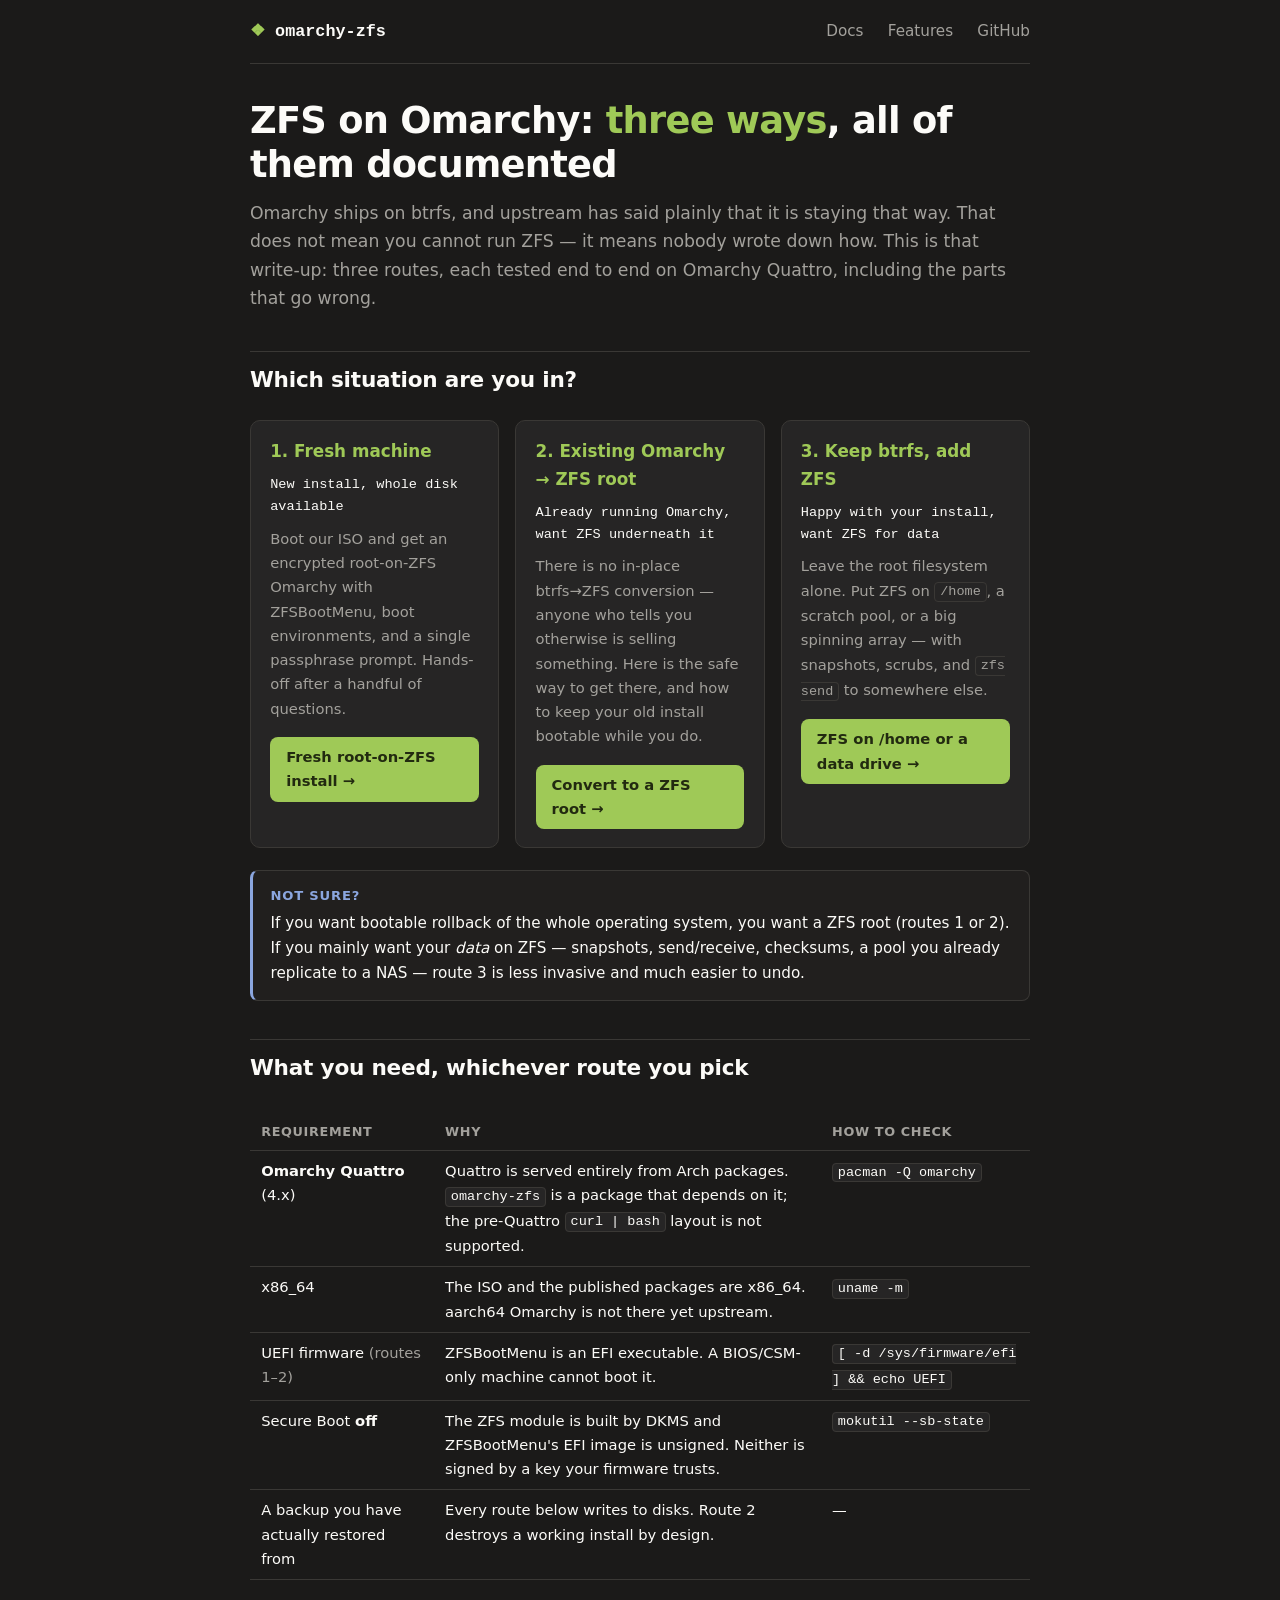
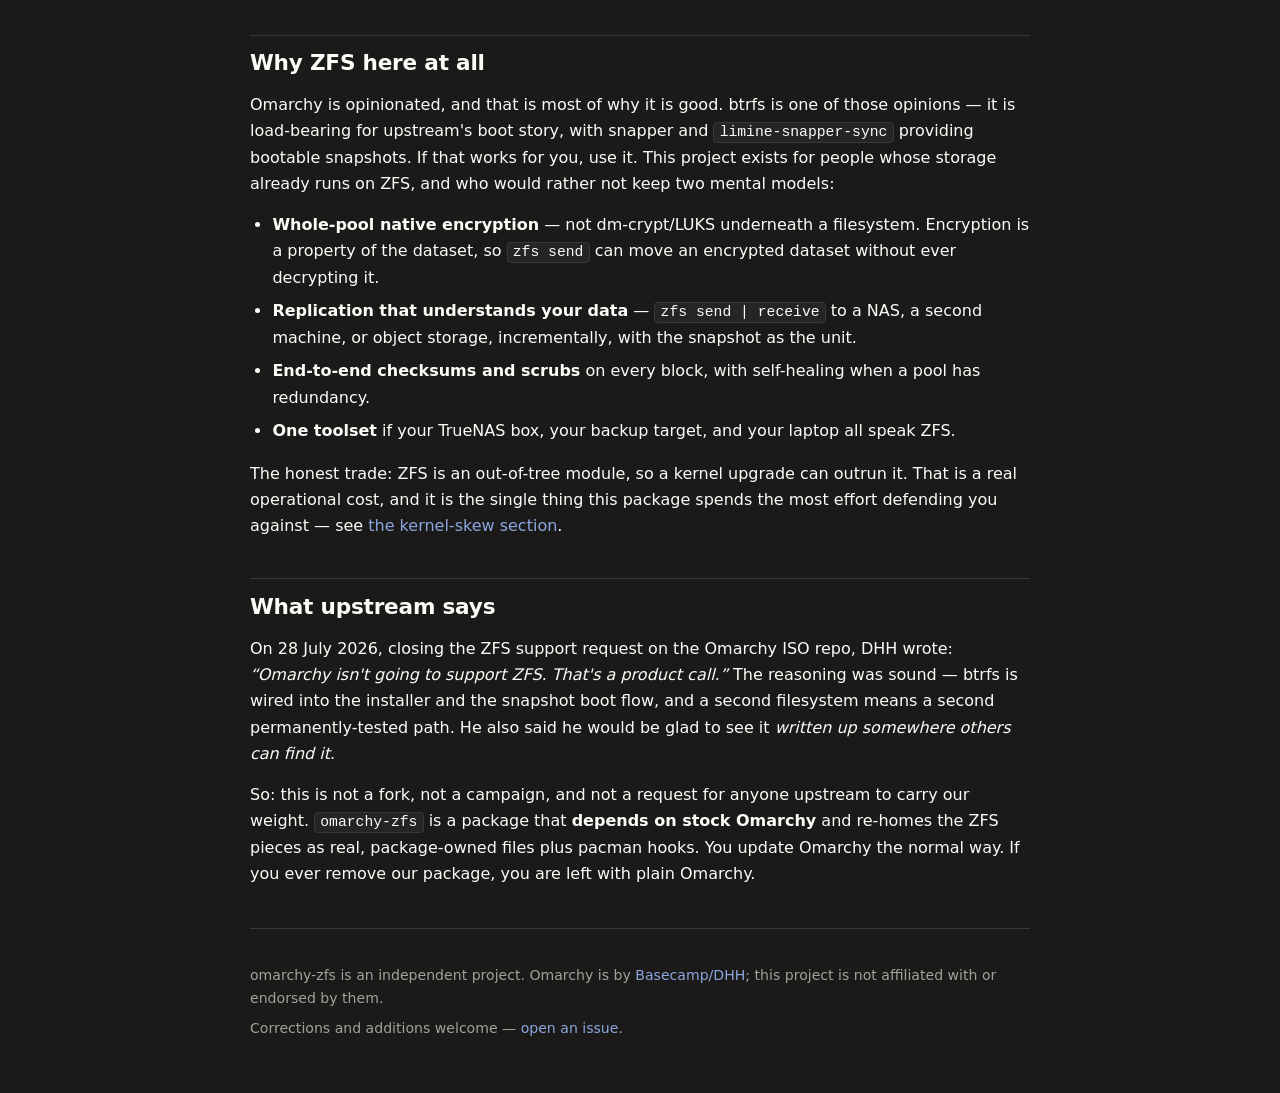
==== docs/index.html @ 56502ed2 "Add the ZFS-on-Omarchy documentation upstream asked for DHH declined ZFS support and said he would b" ====
<!doctype html>
<html lang="en">
<head>
<meta charset="utf-8">
<meta name="viewport" content="width=device-width,initial-scale=1">
<title>ZFS on Omarchy — the three ways to do it | omarchy-zfs docs</title>
<meta name="description" content="Complete, tested documentation for running ZFS on Omarchy Quattro: a fresh root-on-ZFS install, converting an existing Omarchy install to a ZFS root, or keeping btrfs and putting ZFS on /home or a data drive.">
<link rel="canonical" href="https://omarchy-zfs.com/docs/">
<meta property="og:type" content="article">
<meta property="og:url" content="https://omarchy-zfs.com/docs/">
<meta property="og:title" content="ZFS on Omarchy — the three ways to do it">
<meta property="og:description" content="Tested, end-to-end documentation for root-on-ZFS, converting an existing install, and ZFS on /home with a btrfs root.">
<link rel="icon" href="data:image/svg+xml,<svg xmlns='http://www.w3.org/2000/svg' viewBox='0 0 100 100'><text y='.9em' font-size='90'>🌲</text></svg>">
<link rel="stylesheet" href="/docs/docs.css">
<script type="application/ld+json">
{
  "@context":"https://schema.org",
  "@type":"TechArticle",
  "headline":"ZFS on Omarchy — the three ways to do it",
  "description":"Documentation for running ZFS on Omarchy Quattro: fresh root-on-ZFS install, converting an existing install to a ZFS root, or ZFS on /home alongside a btrfs root.",
  "url":"https://omarchy-zfs.com/docs/",
  "author":{"@type":"Person","name":"Pete Jackson"},
  "about":["ZFS","Omarchy","Arch Linux","ZFSBootMenu","btrfs"],
  "isPartOf":{"@type":"WebSite","name":"omarchy-zfs","url":"https://omarchy-zfs.com/"}
}
</script>
</head>
<body>
<div class="wrap">
<header class="site">
  <div class="brand"><span>❖</span> <a href="/">omarchy-zfs</a></div>
  <nav>
    <a href="/docs/">Docs</a>
    <a href="/#features">Features</a>
    <a href="https://github.com/peteonrails/omarchy-zfs">GitHub</a>
  </nav>
</header>

<main>
<h1>ZFS on Omarchy: <em>three ways</em>, all of them documented</h1>
<p class="lede">Omarchy ships on btrfs, and upstream has said plainly that it is
staying that way. That does not mean you cannot run ZFS — it means nobody wrote
down how. This is that write-up: three routes, each tested end to end on Omarchy
Quattro, including the parts that go wrong.</p>

<h2>Which situation are you in?</h2>
<div class="cards">
  <div class="card">
    <h3>1. Fresh machine</h3>
    <p class="who">New install, whole disk available</p>
    <p>Boot our ISO and get an encrypted root-on-ZFS Omarchy with ZFSBootMenu,
    boot environments, and a single passphrase prompt. Hands-off after a handful
    of questions.</p>
    <a class="btn" href="/docs/fresh-install">Fresh root-on-ZFS install →</a>
  </div>
  <div class="card">
    <h3>2. Existing Omarchy → ZFS root</h3>
    <p class="who">Already running Omarchy, want ZFS underneath it</p>
    <p>There is no in-place btrfs→ZFS conversion — anyone who tells you
    otherwise is selling something. Here is the safe way to get there, and how
    to keep your old install bootable while you do.</p>
    <a class="btn" href="/docs/zfs-root-existing">Convert to a ZFS root →</a>
  </div>
  <div class="card">
    <h3>3. Keep btrfs, add ZFS</h3>
    <p class="who">Happy with your install, want ZFS for data</p>
    <p>Leave the root filesystem alone. Put ZFS on <code>/home</code>, a scratch
    pool, or a big spinning array — with snapshots, scrubs, and
    <code>zfs send</code> to somewhere else.</p>
    <a class="btn" href="/docs/zfs-home">ZFS on /home or a data drive →</a>
  </div>
</div>

<div class="note">
  <strong>Not sure?</strong>
  <p>If you want bootable rollback of the whole operating system, you want a ZFS
  root (routes 1 or 2). If you mainly want your <em>data</em> on ZFS —
  snapshots, send/receive, checksums, a pool you already replicate to a NAS —
  route 3 is less invasive and much easier to undo.</p>
</div>

<h2>What you need, whichever route you pick</h2>
<div class="tablewrap">
<table>
  <tr><th>Requirement</th><th>Why</th><th>How to check</th></tr>
  <tr>
    <td><strong>Omarchy Quattro</strong> (4.x)</td>
    <td>Quattro is served entirely from Arch packages. <code>omarchy-zfs</code>
        is a package that depends on it; the pre-Quattro
        <code>curl | bash</code> layout is not supported.</td>
    <td><code>pacman -Q omarchy</code></td>
  </tr>
  <tr>
    <td>x86_64</td>
    <td>The ISO and the published packages are x86_64. aarch64 Omarchy is not
        there yet upstream.</td>
    <td><code>uname -m</code></td>
  </tr>
  <tr>
    <td>UEFI firmware <span class="dim">(routes 1–2)</span></td>
    <td>ZFSBootMenu is an EFI executable. A BIOS/CSM-only machine cannot boot
        it.</td>
    <td><code>[ -d /sys/firmware/efi ] &amp;&amp; echo UEFI</code></td>
  </tr>
  <tr>
    <td>Secure Boot <strong>off</strong></td>
    <td>The ZFS module is built by DKMS and ZFSBootMenu's EFI image is unsigned.
        Neither is signed by a key your firmware trusts.</td>
    <td><code>mokutil --sb-state</code></td>
  </tr>
  <tr>
    <td>A backup you have actually restored from</td>
    <td>Every route below writes to disks. Route 2 destroys a working install by
        design.</td>
    <td>—</td>
  </tr>
</table>
</div>

<h2>Why ZFS here at all</h2>
<p>Omarchy is opinionated, and that is most of why it is good. btrfs is one of
those opinions — it is load-bearing for upstream's boot story, with snapper and
<code>limine-snapper-sync</code> providing bootable snapshots. If that works for
you, use it. This project exists for people whose storage already runs on ZFS,
and who would rather not keep two mental models:</p>
<ul>
  <li><strong>Whole-pool native encryption</strong> — not dm-crypt/LUKS
  underneath a filesystem. Encryption is a property of the dataset, so
  <code>zfs send</code> can move an encrypted dataset without ever decrypting
  it.</li>
  <li><strong>Replication that understands your data</strong> —
  <code>zfs send | receive</code> to a NAS, a second machine, or object storage,
  incrementally, with the snapshot as the unit.</li>
  <li><strong>End-to-end checksums and scrubs</strong> on every block, with
  self-healing when a pool has redundancy.</li>
  <li><strong>One toolset</strong> if your TrueNAS box, your backup target, and
  your laptop all speak ZFS.</li>
</ul>
<p>The honest trade: ZFS is an out-of-tree module, so a kernel upgrade can
outrun it. That is a real operational cost, and it is the single thing this
package spends the most effort defending you against — see
<a href="/docs/zfs-home#kernel">the kernel-skew section</a>.</p>

<h2>What upstream says</h2>
<p>On 28 July 2026, closing the ZFS support request on the Omarchy ISO repo,
DHH wrote: <em>“Omarchy isn't going to support ZFS. That's a product call.”</em>
The reasoning was sound — btrfs is wired into the installer and the snapshot
boot flow, and a second filesystem means a second permanently-tested path. He
also said he would be glad to see it <em>written up somewhere others can
find it</em>.</p>
<p>So: this is not a fork, not a campaign, and not a request for anyone upstream
to carry our weight. <code>omarchy-zfs</code> is a package that
<strong>depends on stock Omarchy</strong> and re-homes the ZFS pieces as real,
package-owned files plus pacman hooks. You update Omarchy the normal way. If you
ever remove our package, you are left with plain Omarchy.</p>

<footer>
  <p>omarchy-zfs is an independent project. Omarchy is by
  <a href="https://omarchy.org">Basecamp/DHH</a>; this project is not affiliated
  with or endorsed by them.</p>
  <p>Corrections and additions welcome —
  <a href="https://github.com/peteonrails/omarchy-zfs/issues">open an issue</a>.</p>
</footer>
</main>
</div>
</body>
</html>
---- docs/docs.css ----
/* omarchy-zfs docs — Alpenglow, matched to the landing page */
:root{
  --bg:#1b1a19; --bg2:#211f1e; --panel:#262525; --line:#3a3835;
  --fg:#fcfbf8; --dim:#a3a19c; --accent:#9fc957; --accent2:#8ba6df;
  --warn:#e0a355; --danger:#e0685f;
  --mono:ui-monospace,'JetBrains Mono','Cascadia Code',Menlo,Consolas,monospace;
}
*{box-sizing:border-box;margin:0;padding:0}
html{scroll-behavior:smooth}
body{background:var(--bg);color:var(--fg);font:16px/1.65 system-ui,-apple-system,'Segoe UI',Roboto,sans-serif}
a{color:var(--accent2);text-decoration:none}
a:hover{text-decoration:underline}
code,pre{font-family:var(--mono);font-size:.92em}
code{background:var(--panel);border:1px solid var(--line);border-radius:4px;padding:.1em .35em}
pre{background:var(--bg2);border:1px solid var(--line);border-radius:8px;padding:.9rem 1.1rem;overflow-x:auto;line-height:1.5;margin:.9rem 0}
pre code{background:none;border:none;padding:0;white-space:pre}
.wrap{max-width:820px;margin:0 auto;padding:0 1.25rem}
header.site{display:flex;align-items:center;justify-content:space-between;padding:1.1rem 0;border-bottom:1px solid var(--line);flex-wrap:wrap;gap:.5rem}
.brand{font-family:var(--mono);font-weight:700;font-size:1.05rem;color:var(--fg)}
.brand span{color:var(--accent)}
.brand a{color:var(--fg)}
.brand a:hover{text-decoration:none}
nav a{color:var(--dim);margin-left:1.2rem;font-size:.95rem}
nav a:hover{color:var(--fg);text-decoration:none}
main{padding:2.2rem 0 1rem}
h1{font-size:clamp(1.7rem,4vw,2.3rem);line-height:1.2;letter-spacing:-.02em;margin-bottom:.7rem}
h1 em{font-style:normal;color:var(--accent)}
h2{font-size:1.35rem;margin:2.4rem 0 .7rem;letter-spacing:-.01em;padding-top:.6rem;border-top:1px solid var(--line)}
h3{font-size:1.05rem;margin:1.6rem 0 .5rem;color:var(--accent)}
h4{font-size:.95rem;margin:1.2rem 0 .4rem}
p{margin-bottom:.9rem}
p.lede{color:var(--dim);font-size:1.08rem}
ul,ol{margin:.2rem 0 1rem 1.4rem}
li{margin-bottom:.45rem}
.dim{color:var(--dim)}
.note,.warn,.danger{border-radius:8px;padding:.85rem 1.1rem;margin:1.1rem 0;border:1px solid var(--line);background:var(--bg2);font-size:.95rem}
.note{border-left:3px solid var(--accent2)}
.warn{border-left:3px solid var(--warn)}
.danger{border-left:3px solid var(--danger)}
.note strong,.warn strong,.danger strong{display:block;margin-bottom:.3rem;font-size:.82rem;text-transform:uppercase;letter-spacing:.06em}
.note strong{color:var(--accent2)} .warn strong{color:var(--warn)} .danger strong{color:var(--danger)}
.note :last-child,.warn :last-child,.danger :last-child{margin-bottom:0}
table{width:100%;border-collapse:collapse;font-size:.92rem;margin:1rem 0}
th,td{text-align:left;padding:.5rem .7rem;border-bottom:1px solid var(--line);vertical-align:top}
th{color:var(--dim);font-weight:600;font-size:.8rem;text-transform:uppercase;letter-spacing:.05em}
.tablewrap{overflow-x:auto}
.cards{display:grid;grid-template-columns:repeat(auto-fit,minmax(240px,1fr));gap:1rem;margin:1.4rem 0}
.card{background:var(--panel);border:1px solid var(--line);border-radius:10px;padding:1.1rem 1.2rem}
.card h3{margin-top:0}
.card p{font-size:.92rem;color:var(--dim);margin-bottom:.5rem}
.card .who{font-size:.85rem;color:var(--fg);font-family:var(--mono)}
.btn{display:inline-block;margin-top:.5rem;padding:.5rem 1rem;border-radius:8px;background:var(--accent);color:#222a10;font-weight:600;font-size:.92rem}
.btn:hover{filter:brightness(1.1);text-decoration:none;color:#222a10}
.crumb{font-size:.88rem;color:var(--dim);margin-bottom:1.2rem}
.toc{background:var(--bg2);border:1px solid var(--line);border-radius:8px;padding:1rem 1.2rem;margin:1.4rem 0}
.toc h2{font-size:.82rem;text-transform:uppercase;letter-spacing:.06em;color:var(--dim);margin:0 0 .5rem;border:none;padding:0}
.toc ol{margin:0 0 0 1.2rem}
.toc li{margin-bottom:.25rem;font-size:.94rem}
.step{border-left:2px solid var(--line);padding-left:1.1rem;margin:1.4rem 0}
.step h3{margin-top:0}
footer{border-top:1px solid var(--line);padding:2.2rem 0;color:var(--dim);font-size:.88rem;margin-top:2.5rem}
footer p{margin-bottom:.4rem}
kbd{font-family:var(--mono);font-size:.85em;background:var(--panel);border:1px solid var(--line);border-bottom-width:2px;border-radius:4px;padding:.05em .4em}
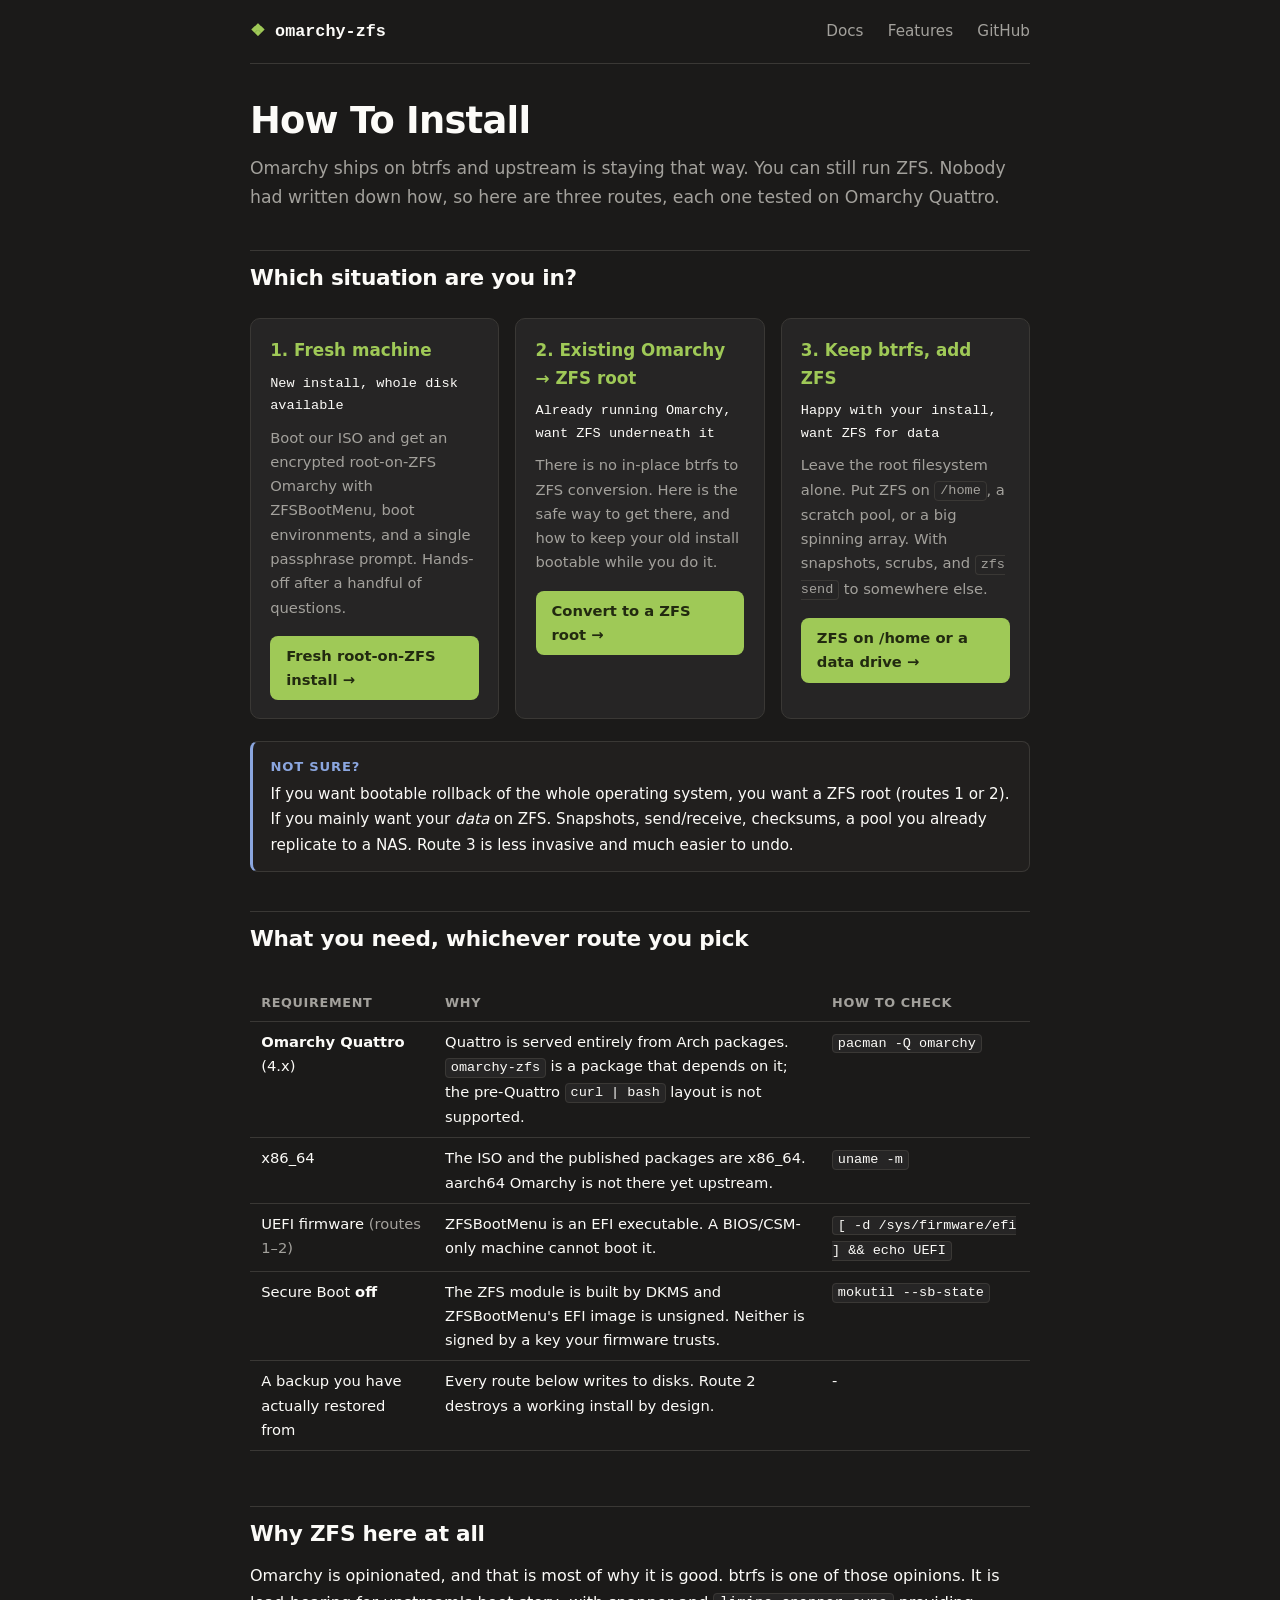
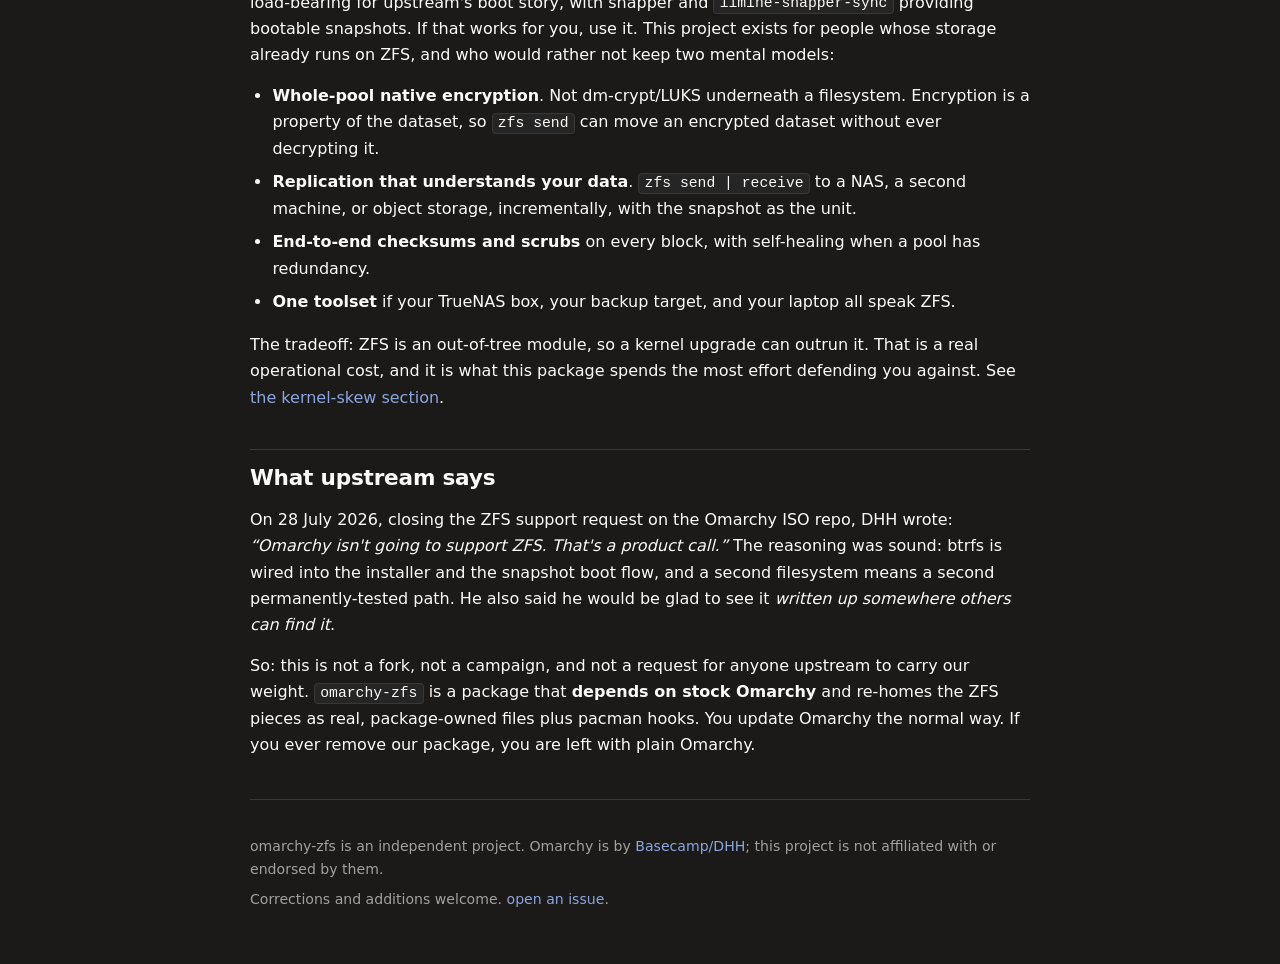
==== commit 1baeb18c: "Plainer wording across the site Docs headline is now How To Install instead of a soundbite. Removed " ====
--- a/docs/index.html
+++ b/docs/index.html
@@ -3,20 +3,20 @@
 <head>
 <meta charset="utf-8">
 <meta name="viewport" content="width=device-width,initial-scale=1">
-<title>ZFS on Omarchy — the three ways to do it | omarchy-zfs docs</title>
+<title>How to install ZFS on Omarchy | omarchy-zfs docs</title>
 <meta name="description" content="Complete, tested documentation for running ZFS on Omarchy Quattro: a fresh root-on-ZFS install, converting an existing Omarchy install to a ZFS root, or keeping btrfs and putting ZFS on /home or a data drive.">
 <link rel="canonical" href="https://omarchy-zfs.com/docs/">
 <meta property="og:type" content="article">
 <meta property="og:url" content="https://omarchy-zfs.com/docs/">
-<meta property="og:title" content="ZFS on Omarchy — the three ways to do it">
-<meta property="og:description" content="Tested, end-to-end documentation for root-on-ZFS, converting an existing install, and ZFS on /home with a btrfs root.">
+<meta property="og:title" content="How to install ZFS on Omarchy">
+<meta property="og:description" content="How to install root-on-ZFS, convert an existing install, or put ZFS on /home with a btrfs root.">
 <link rel="icon" href="data:image/svg+xml,<svg xmlns='http://www.w3.org/2000/svg' viewBox='0 0 100 100'><text y='.9em' font-size='90'>🌲</text></svg>">
 <link rel="stylesheet" href="/docs/docs.css">
 <script type="application/ld+json">
 {
   "@context":"https://schema.org",
   "@type":"TechArticle",
-  "headline":"ZFS on Omarchy — the three ways to do it",
+  "headline":"How to install ZFS on Omarchy",
   "description":"Documentation for running ZFS on Omarchy Quattro: fresh root-on-ZFS install, converting an existing install to a ZFS root, or ZFS on /home alongside a btrfs root.",
   "url":"https://omarchy-zfs.com/docs/",
   "author":{"@type":"Person","name":"Pete Jackson"},
@@ -37,11 +37,10 @@
 </header>
 
 <main>
-<h1>ZFS on Omarchy: <em>three ways</em>, all of them documented</h1>
-<p class="lede">Omarchy ships on btrfs, and upstream has said plainly that it is
-staying that way. That does not mean you cannot run ZFS — it means nobody wrote
-down how. This is that write-up: three routes, each tested end to end on Omarchy
-Quattro, including the parts that go wrong.</p>
+<h1>How To Install</h1>
+<p class="lede">Omarchy ships on btrfs and upstream is staying that way. You can
+still run ZFS. Nobody had written down how, so here are three routes, each one
+tested on Omarchy Quattro.</p>
 
 <h2>Which situation are you in?</h2>
 <div class="cards">
@@ -56,16 +55,15 @@
   <div class="card">
     <h3>2. Existing Omarchy → ZFS root</h3>
     <p class="who">Already running Omarchy, want ZFS underneath it</p>
-    <p>There is no in-place btrfs→ZFS conversion — anyone who tells you
-    otherwise is selling something. Here is the safe way to get there, and how
-    to keep your old install bootable while you do.</p>
+    <p>There is no in-place btrfs to ZFS conversion. Here is the safe way to
+    get there, and how to keep your old install bootable while you do it.</p>
     <a class="btn" href="/docs/zfs-root-existing">Convert to a ZFS root →</a>
   </div>
   <div class="card">
     <h3>3. Keep btrfs, add ZFS</h3>
     <p class="who">Happy with your install, want ZFS for data</p>
     <p>Leave the root filesystem alone. Put ZFS on <code>/home</code>, a scratch
-    pool, or a big spinning array — with snapshots, scrubs, and
+    pool, or a big spinning array. With snapshots, scrubs, and
     <code>zfs send</code> to somewhere else.</p>
     <a class="btn" href="/docs/zfs-home">ZFS on /home or a data drive →</a>
   </div>
@@ -74,9 +72,7 @@
 <div class="note">
   <strong>Not sure?</strong>
   <p>If you want bootable rollback of the whole operating system, you want a ZFS
-  root (routes 1 or 2). If you mainly want your <em>data</em> on ZFS —
-  snapshots, send/receive, checksums, a pool you already replicate to a NAS —
-  route 3 is less invasive and much easier to undo.</p>
+  root (routes 1 or 2). If you mainly want your <em>data</em> on ZFS. Snapshots, send/receive, checksums, a pool you already replicate to a NAS. Route 3 is less invasive and much easier to undo.</p>
 </div>
 
 <h2>What you need, whichever route you pick</h2>
@@ -112,39 +108,38 @@
     <td>A backup you have actually restored from</td>
     <td>Every route below writes to disks. Route 2 destroys a working install by
         design.</td>
-    <td>—</td>
+    <td>-</td>
   </tr>
 </table>
 </div>
 
 <h2>Why ZFS here at all</h2>
 <p>Omarchy is opinionated, and that is most of why it is good. btrfs is one of
-those opinions — it is load-bearing for upstream's boot story, with snapper and
+those opinions. It is load-bearing for upstream's boot story, with snapper and
 <code>limine-snapper-sync</code> providing bootable snapshots. If that works for
 you, use it. This project exists for people whose storage already runs on ZFS,
 and who would rather not keep two mental models:</p>
 <ul>
-  <li><strong>Whole-pool native encryption</strong> — not dm-crypt/LUKS
+  <li><strong>Whole-pool native encryption</strong>. Not dm-crypt/LUKS
   underneath a filesystem. Encryption is a property of the dataset, so
   <code>zfs send</code> can move an encrypted dataset without ever decrypting
   it.</li>
-  <li><strong>Replication that understands your data</strong> —
-  <code>zfs send | receive</code> to a NAS, a second machine, or object storage,
+  <li><strong>Replication that understands your data</strong>. <code>zfs send | receive</code> to a NAS, a second machine, or object storage,
   incrementally, with the snapshot as the unit.</li>
   <li><strong>End-to-end checksums and scrubs</strong> on every block, with
   self-healing when a pool has redundancy.</li>
   <li><strong>One toolset</strong> if your TrueNAS box, your backup target, and
   your laptop all speak ZFS.</li>
 </ul>
-<p>The honest trade: ZFS is an out-of-tree module, so a kernel upgrade can
-outrun it. That is a real operational cost, and it is the single thing this
-package spends the most effort defending you against — see
+<p>The tradeoff: ZFS is an out-of-tree module, so a kernel upgrade can outrun
+it. That is a real operational cost, and it is what this package spends the most
+effort defending you against. See
 <a href="/docs/zfs-home#kernel">the kernel-skew section</a>.</p>
 
 <h2>What upstream says</h2>
 <p>On 28 July 2026, closing the ZFS support request on the Omarchy ISO repo,
 DHH wrote: <em>“Omarchy isn't going to support ZFS. That's a product call.”</em>
-The reasoning was sound — btrfs is wired into the installer and the snapshot
+The reasoning was sound: btrfs is wired into the installer and the snapshot
 boot flow, and a second filesystem means a second permanently-tested path. He
 also said he would be glad to see it <em>written up somewhere others can
 find it</em>.</p>
@@ -158,8 +153,7 @@
   <p>omarchy-zfs is an independent project. Omarchy is by
   <a href="https://omarchy.org">Basecamp/DHH</a>; this project is not affiliated
   with or endorsed by them.</p>
-  <p>Corrections and additions welcome —
-  <a href="https://github.com/peteonrails/omarchy-zfs/issues">open an issue</a>.</p>
+  <p>Corrections and additions welcome. <a href="https://github.com/peteonrails/omarchy-zfs/issues">open an issue</a>.</p>
 </footer>
 </main>
 </div>
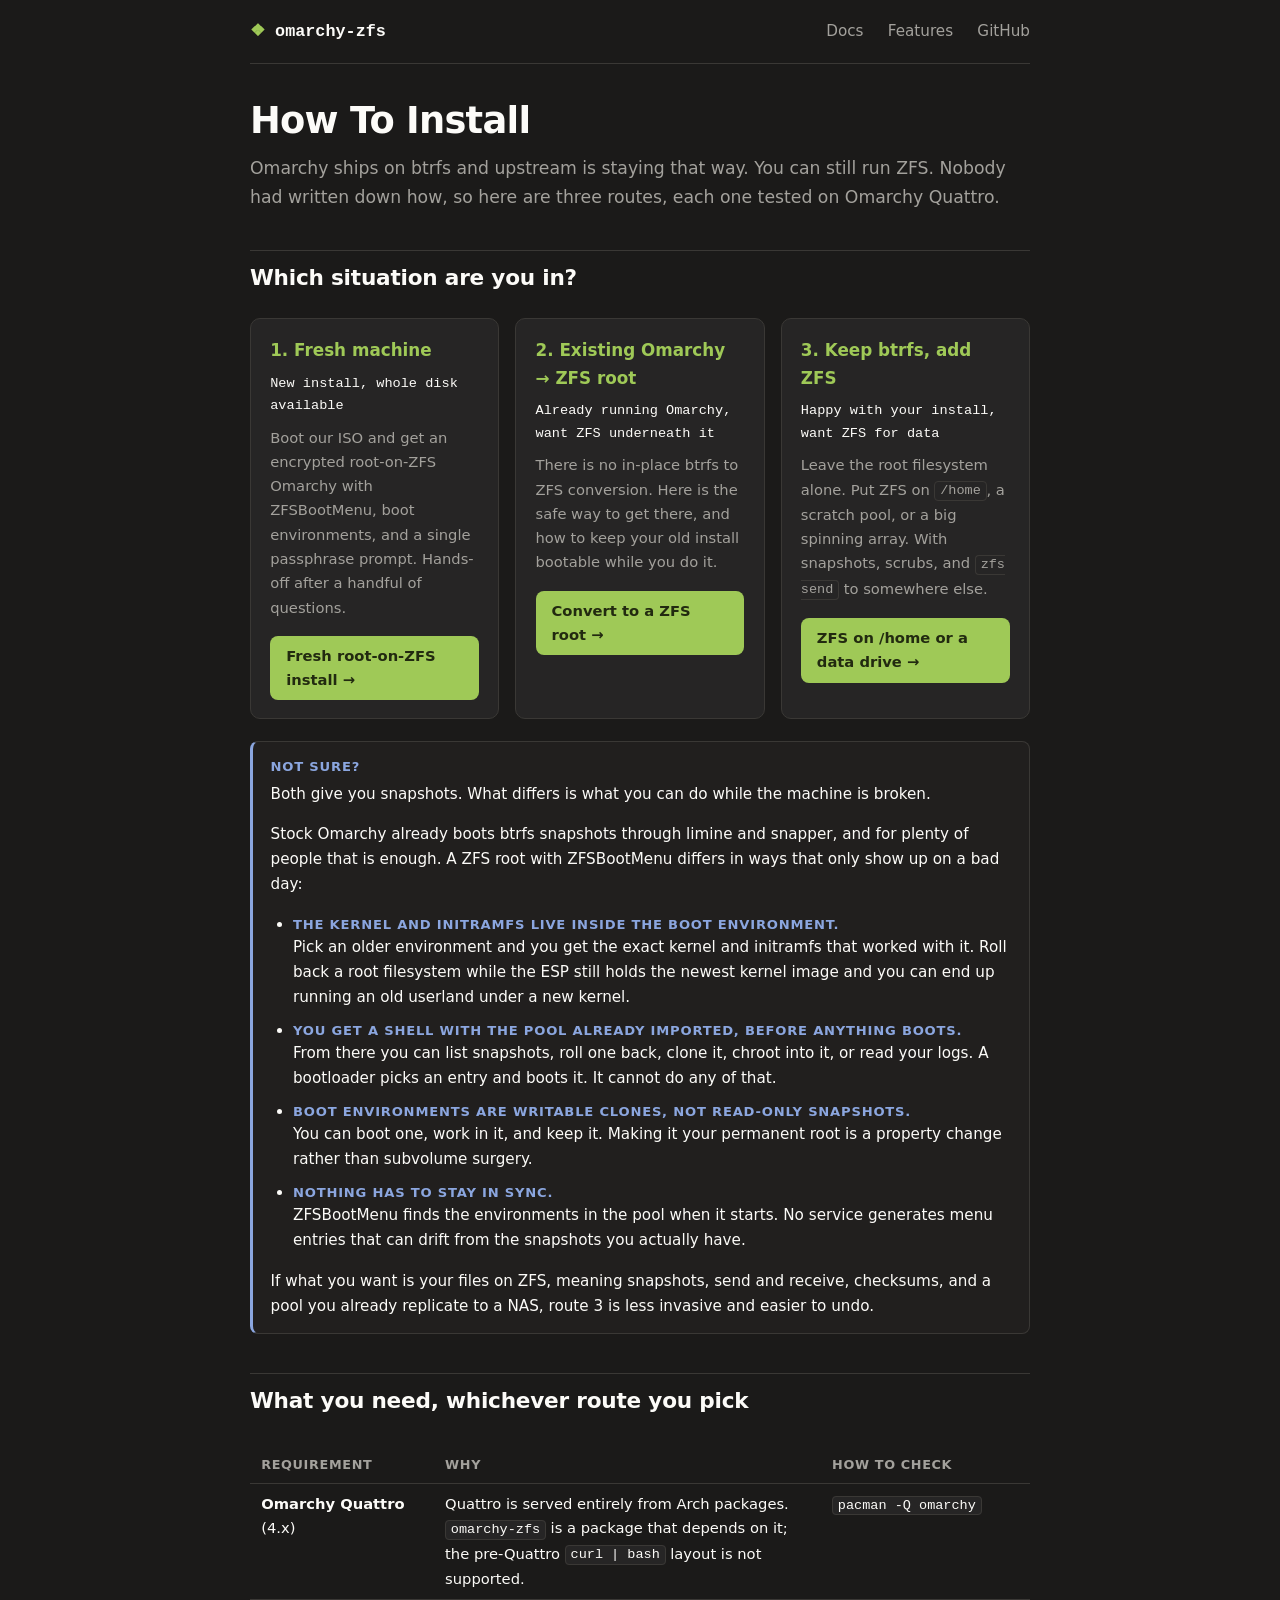
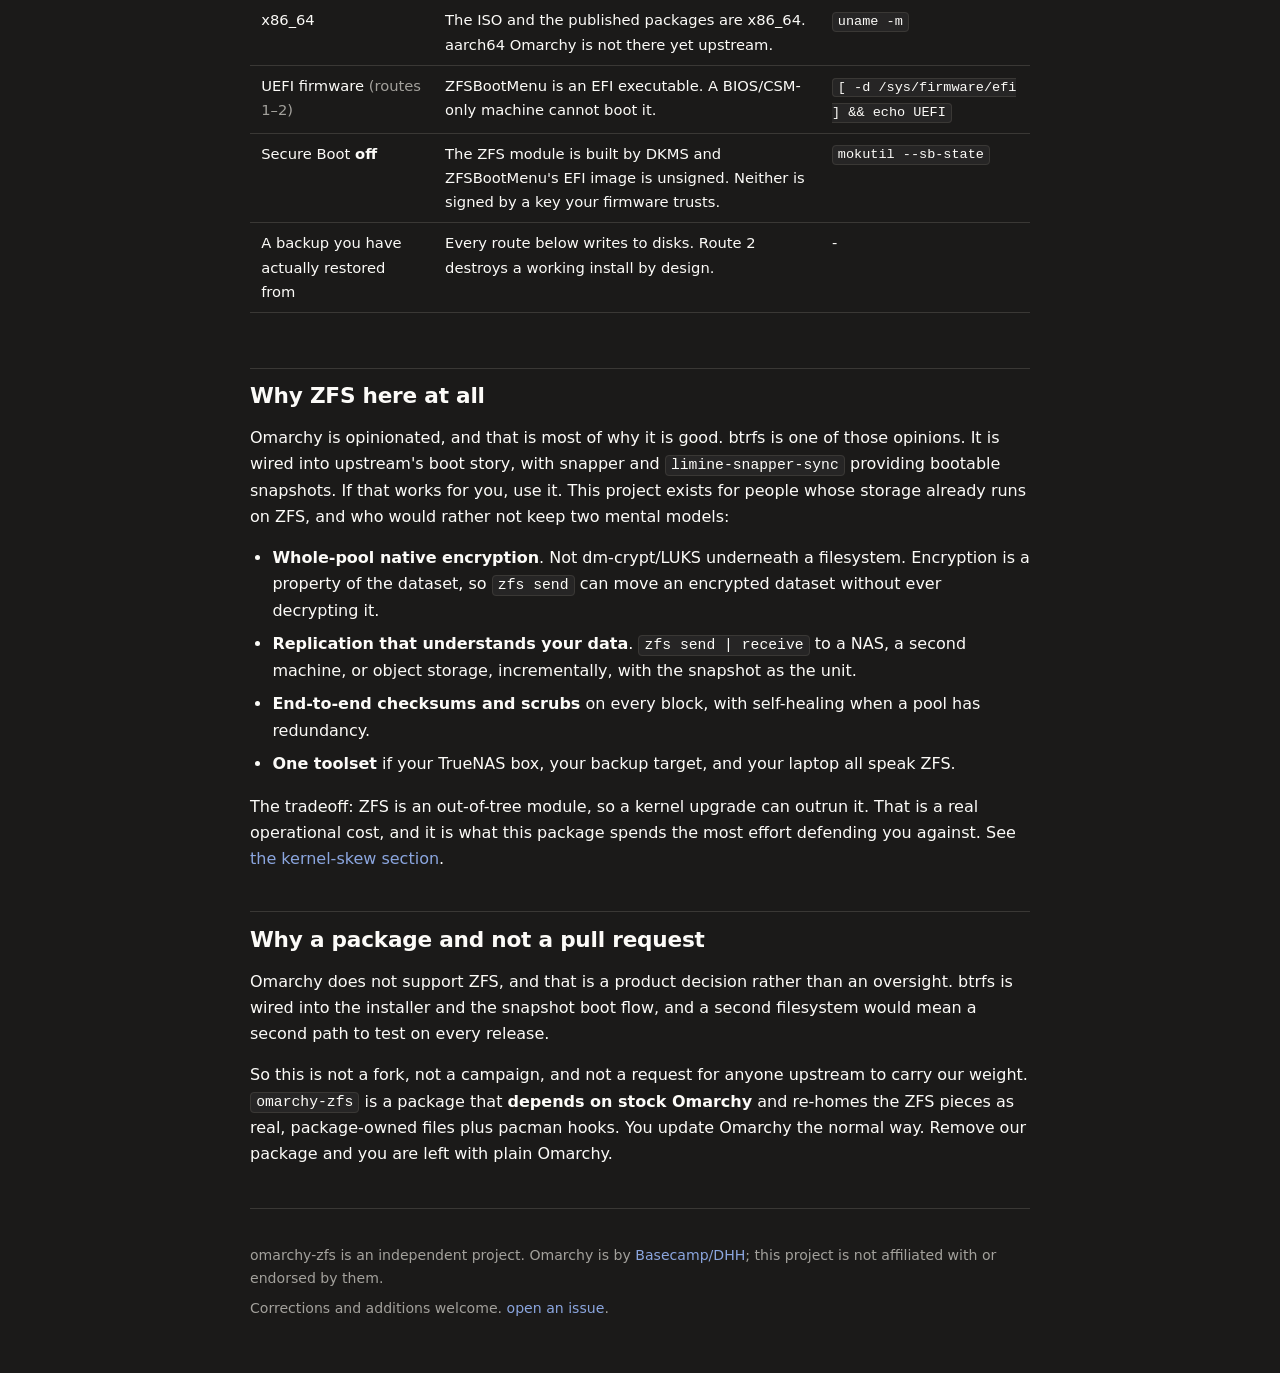
==== commit 95ddb611: "Say why ZFSBootMenu helps, stop quoting upstream, drop load-bearing The old comparison claimed a ZFS" ====
--- a/docs/index.html
+++ b/docs/index.html
@@ -71,8 +71,31 @@
 
 <div class="note">
   <strong>Not sure?</strong>
-  <p>If you want bootable rollback of the whole operating system, you want a ZFS
-  root (routes 1 or 2). If you mainly want your <em>data</em> on ZFS. Snapshots, send/receive, checksums, a pool you already replicate to a NAS. Route 3 is less invasive and much easier to undo.</p>
+  <p>Both give you snapshots. What differs is what you can do while the machine
+  is broken.</p>
+  <p>Stock Omarchy already boots btrfs snapshots through limine and snapper, and
+  for plenty of people that is enough. A ZFS root with ZFSBootMenu differs in
+  ways that only show up on a bad day:</p>
+  <ul>
+    <li><strong>The kernel and initramfs live inside the boot environment.</strong>
+    Pick an older environment and you get the exact kernel and initramfs that
+    worked with it. Roll back a root filesystem while the ESP still holds the
+    newest kernel image and you can end up running an old userland under a new
+    kernel.</li>
+    <li><strong>You get a shell with the pool already imported, before anything
+    boots.</strong> From there you can list snapshots, roll one back, clone it,
+    chroot into it, or read your logs. A bootloader picks an entry and boots it.
+    It cannot do any of that.</li>
+    <li><strong>Boot environments are writable clones, not read-only
+    snapshots.</strong> You can boot one, work in it, and keep it. Making it your
+    permanent root is a property change rather than subvolume surgery.</li>
+    <li><strong>Nothing has to stay in sync.</strong> ZFSBootMenu finds the
+    environments in the pool when it starts. No service generates menu entries
+    that can drift from the snapshots you actually have.</li>
+  </ul>
+  <p>If what you want is your files on ZFS, meaning snapshots, send and receive,
+  checksums, and a pool you already replicate to a NAS, route 3 is less invasive
+  and easier to undo.</p>
 </div>
 
 <h2>What you need, whichever route you pick</h2>
@@ -115,7 +138,7 @@
 
 <h2>Why ZFS here at all</h2>
 <p>Omarchy is opinionated, and that is most of why it is good. btrfs is one of
-those opinions. It is load-bearing for upstream's boot story, with snapper and
+those opinions. It is wired into upstream's boot story, with snapper and
 <code>limine-snapper-sync</code> providing bootable snapshots. If that works for
 you, use it. This project exists for people whose storage already runs on ZFS,
 and who would rather not keep two mental models:</p>
@@ -136,18 +159,15 @@
 effort defending you against. See
 <a href="/docs/zfs-home#kernel">the kernel-skew section</a>.</p>
 
-<h2>What upstream says</h2>
-<p>On 28 July 2026, closing the ZFS support request on the Omarchy ISO repo,
-DHH wrote: <em>“Omarchy isn't going to support ZFS. That's a product call.”</em>
-The reasoning was sound: btrfs is wired into the installer and the snapshot
-boot flow, and a second filesystem means a second permanently-tested path. He
-also said he would be glad to see it <em>written up somewhere others can
-find it</em>.</p>
-<p>So: this is not a fork, not a campaign, and not a request for anyone upstream
+<h2>Why a package and not a pull request</h2>
+<p>Omarchy does not support ZFS, and that is a product decision rather than an
+oversight. btrfs is wired into the installer and the snapshot boot flow, and a
+second filesystem would mean a second path to test on every release.</p>
+<p>So this is not a fork, not a campaign, and not a request for anyone upstream
 to carry our weight. <code>omarchy-zfs</code> is a package that
 <strong>depends on stock Omarchy</strong> and re-homes the ZFS pieces as real,
-package-owned files plus pacman hooks. You update Omarchy the normal way. If you
-ever remove our package, you are left with plain Omarchy.</p>
+package-owned files plus pacman hooks. You update Omarchy the normal way. Remove
+our package and you are left with plain Omarchy.</p>
 
 <footer>
   <p>omarchy-zfs is an independent project. Omarchy is by
